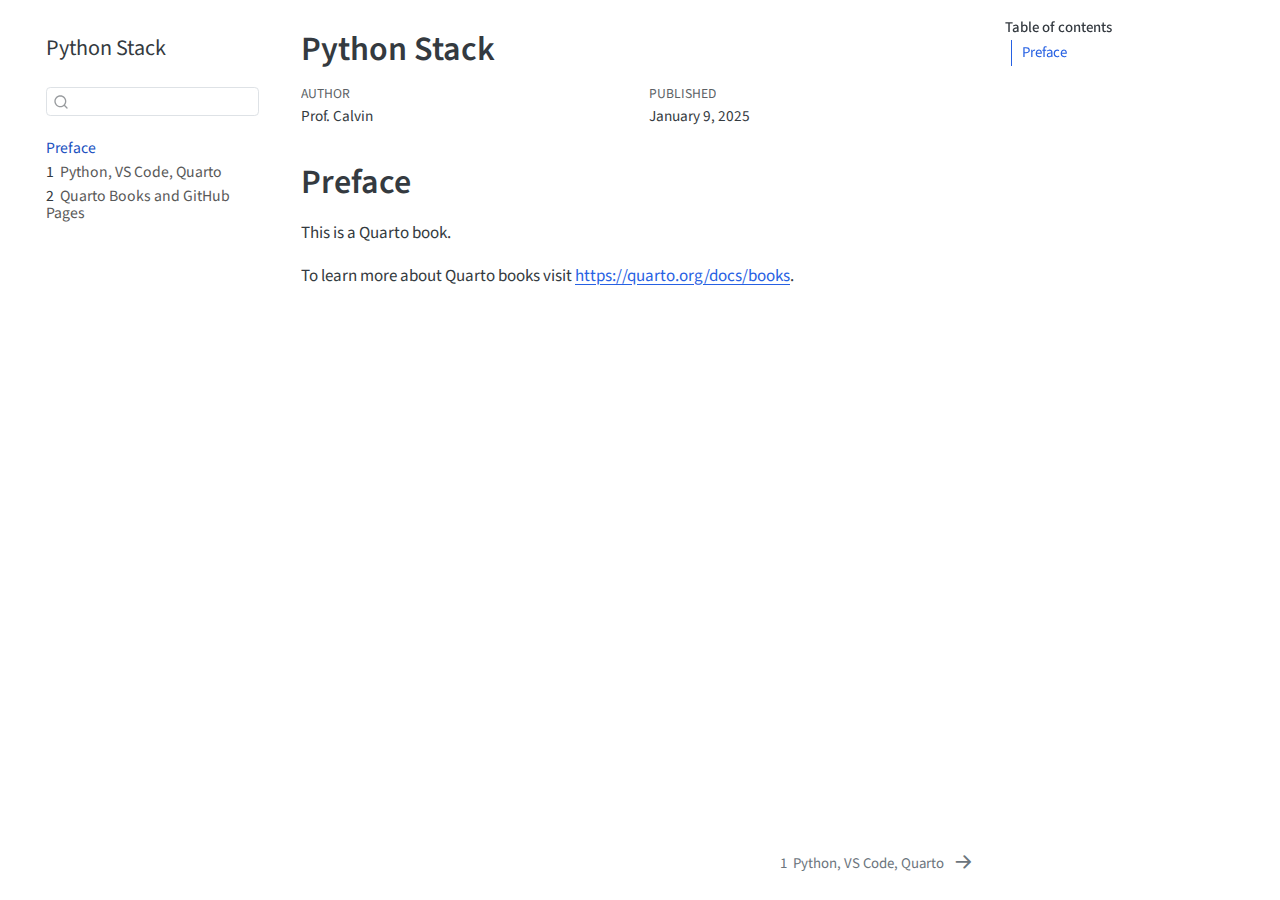
==== doc/index.html @ 6e4b83c3 "Publish site to docs/" ====
<!DOCTYPE html>
<html xmlns="http://www.w3.org/1999/xhtml" lang="en" xml:lang="en"><head>

<meta charset="utf-8">
<meta name="generator" content="quarto-1.6.30">

<meta name="viewport" content="width=device-width, initial-scale=1.0, user-scalable=yes">

<meta name="author" content="Prof.&nbsp;Calvin">
<meta name="dcterms.date" content="2025-01-09">

<title>Python Stack</title>
<style>
code{white-space: pre-wrap;}
span.smallcaps{font-variant: small-caps;}
div.columns{display: flex; gap: min(4vw, 1.5em);}
div.column{flex: auto; overflow-x: auto;}
div.hanging-indent{margin-left: 1.5em; text-indent: -1.5em;}
ul.task-list{list-style: none;}
ul.task-list li input[type="checkbox"] {
  width: 0.8em;
  margin: 0 0.8em 0.2em -1em; /* quarto-specific, see https://github.com/quarto-dev/quarto-cli/issues/4556 */ 
  vertical-align: middle;
}
</style>


<script src="site_libs/quarto-nav/quarto-nav.js"></script>
<script src="site_libs/quarto-nav/headroom.min.js"></script>
<script src="site_libs/clipboard/clipboard.min.js"></script>
<script src="site_libs/quarto-search/autocomplete.umd.js"></script>
<script src="site_libs/quarto-search/fuse.min.js"></script>
<script src="site_libs/quarto-search/quarto-search.js"></script>
<meta name="quarto:offset" content="./">
<link href="./VSCode.html" rel="next">
<script src="site_libs/quarto-html/quarto.js"></script>
<script src="site_libs/quarto-html/popper.min.js"></script>
<script src="site_libs/quarto-html/tippy.umd.min.js"></script>
<script src="site_libs/quarto-html/anchor.min.js"></script>
<link href="site_libs/quarto-html/tippy.css" rel="stylesheet">
<link href="site_libs/quarto-html/quarto-syntax-highlighting-3a01e2046221230fdceeea94b1ec5d67.css" rel="stylesheet" id="quarto-text-highlighting-styles">
<script src="site_libs/bootstrap/bootstrap.min.js"></script>
<link href="site_libs/bootstrap/bootstrap-icons.css" rel="stylesheet">
<link href="site_libs/bootstrap/bootstrap-3f830ddbd5e8c050dfb9025028eb15e9.min.css" rel="stylesheet" append-hash="true" id="quarto-bootstrap" data-mode="light">
<script id="quarto-search-options" type="application/json">{
  "location": "sidebar",
  "copy-button": false,
  "collapse-after": 3,
  "panel-placement": "start",
  "type": "textbox",
  "limit": 50,
  "keyboard-shortcut": [
    "f",
    "/",
    "s"
  ],
  "show-item-context": false,
  "language": {
    "search-no-results-text": "No results",
    "search-matching-documents-text": "matching documents",
    "search-copy-link-title": "Copy link to search",
    "search-hide-matches-text": "Hide additional matches",
    "search-more-match-text": "more match in this document",
    "search-more-matches-text": "more matches in this document",
    "search-clear-button-title": "Clear",
    "search-text-placeholder": "",
    "search-detached-cancel-button-title": "Cancel",
    "search-submit-button-title": "Submit",
    "search-label": "Search"
  }
}</script>


</head>

<body class="nav-sidebar floating">

<div id="quarto-search-results"></div>
  <header id="quarto-header" class="headroom fixed-top">
  <nav class="quarto-secondary-nav">
    <div class="container-fluid d-flex">
      <button type="button" class="quarto-btn-toggle btn" data-bs-toggle="collapse" role="button" data-bs-target=".quarto-sidebar-collapse-item" aria-controls="quarto-sidebar" aria-expanded="false" aria-label="Toggle sidebar navigation" onclick="if (window.quartoToggleHeadroom) { window.quartoToggleHeadroom(); }">
        <i class="bi bi-layout-text-sidebar-reverse"></i>
      </button>
        <nav class="quarto-page-breadcrumbs" aria-label="breadcrumb"><ol class="breadcrumb"><li class="breadcrumb-item"><a href="./index.html">Preface</a></li></ol></nav>
        <a class="flex-grow-1" role="navigation" data-bs-toggle="collapse" data-bs-target=".quarto-sidebar-collapse-item" aria-controls="quarto-sidebar" aria-expanded="false" aria-label="Toggle sidebar navigation" onclick="if (window.quartoToggleHeadroom) { window.quartoToggleHeadroom(); }">      
        </a>
      <button type="button" class="btn quarto-search-button" aria-label="Search" onclick="window.quartoOpenSearch();">
        <i class="bi bi-search"></i>
      </button>
    </div>
  </nav>
</header>
<!-- content -->
<div id="quarto-content" class="quarto-container page-columns page-rows-contents page-layout-article">
<!-- sidebar -->
  <nav id="quarto-sidebar" class="sidebar collapse collapse-horizontal quarto-sidebar-collapse-item sidebar-navigation floating overflow-auto">
    <div class="pt-lg-2 mt-2 text-left sidebar-header">
    <div class="sidebar-title mb-0 py-0">
      <a href="./">Python Stack</a> 
    </div>
      </div>
        <div class="mt-2 flex-shrink-0 align-items-center">
        <div class="sidebar-search">
        <div id="quarto-search" class="" title="Search"></div>
        </div>
        </div>
    <div class="sidebar-menu-container"> 
    <ul class="list-unstyled mt-1">
        <li class="sidebar-item">
  <div class="sidebar-item-container"> 
  <a href="./index.html" class="sidebar-item-text sidebar-link active">
 <span class="menu-text">Preface</span></a>
  </div>
</li>
        <li class="sidebar-item">
  <div class="sidebar-item-container"> 
  <a href="./VSCode.html" class="sidebar-item-text sidebar-link">
 <span class="menu-text"><span class="chapter-number">1</span>&nbsp; <span class="chapter-title">Python, VS Code, Quarto</span></span></a>
  </div>
</li>
        <li class="sidebar-item">
  <div class="sidebar-item-container"> 
  <a href="./Books.html" class="sidebar-item-text sidebar-link">
 <span class="menu-text"><span class="chapter-number">2</span>&nbsp; <span class="chapter-title">Quarto Books and GitHub Pages</span></span></a>
  </div>
</li>
    </ul>
    </div>
</nav>
<div id="quarto-sidebar-glass" class="quarto-sidebar-collapse-item" data-bs-toggle="collapse" data-bs-target=".quarto-sidebar-collapse-item"></div>
<!-- margin-sidebar -->
    <div id="quarto-margin-sidebar" class="sidebar margin-sidebar">
        <nav id="TOC" role="doc-toc" class="toc-active">
    <h2 id="toc-title">Table of contents</h2>
   
  <ul>
  <li><a href="#preface" id="toc-preface" class="nav-link active" data-scroll-target="#preface">Preface</a></li>
  </ul>
</nav>
    </div>
<!-- main -->
<main class="content" id="quarto-document-content">

<header id="title-block-header" class="quarto-title-block default">
<div class="quarto-title">
<h1 class="title">Python Stack</h1>
</div>



<div class="quarto-title-meta">

    <div>
    <div class="quarto-title-meta-heading">Author</div>
    <div class="quarto-title-meta-contents">
             <p>Prof.&nbsp;Calvin </p>
          </div>
  </div>
    
    <div>
    <div class="quarto-title-meta-heading">Published</div>
    <div class="quarto-title-meta-contents">
      <p class="date">January 9, 2025</p>
    </div>
  </div>
  
    
  </div>
  


</header>


<section id="preface" class="level1 unnumbered">
<h1 class="unnumbered">Preface</h1>
<p>This is a Quarto book.</p>
<p>To learn more about Quarto books visit <a href="https://quarto.org/docs/books" class="uri">https://quarto.org/docs/books</a>.</p>


</section>

</main> <!-- /main -->
<script id="quarto-html-after-body" type="application/javascript">
window.document.addEventListener("DOMContentLoaded", function (event) {
  const toggleBodyColorMode = (bsSheetEl) => {
    const mode = bsSheetEl.getAttribute("data-mode");
    const bodyEl = window.document.querySelector("body");
    if (mode === "dark") {
      bodyEl.classList.add("quarto-dark");
      bodyEl.classList.remove("quarto-light");
    } else {
      bodyEl.classList.add("quarto-light");
      bodyEl.classList.remove("quarto-dark");
    }
  }
  const toggleBodyColorPrimary = () => {
    const bsSheetEl = window.document.querySelector("link#quarto-bootstrap");
    if (bsSheetEl) {
      toggleBodyColorMode(bsSheetEl);
    }
  }
  toggleBodyColorPrimary();  
  const icon = "";
  const anchorJS = new window.AnchorJS();
  anchorJS.options = {
    placement: 'right',
    icon: icon
  };
  anchorJS.add('.anchored');
  const isCodeAnnotation = (el) => {
    for (const clz of el.classList) {
      if (clz.startsWith('code-annotation-')) {                     
        return true;
      }
    }
    return false;
  }
  const onCopySuccess = function(e) {
    // button target
    const button = e.trigger;
    // don't keep focus
    button.blur();
    // flash "checked"
    button.classList.add('code-copy-button-checked');
    var currentTitle = button.getAttribute("title");
    button.setAttribute("title", "Copied!");
    let tooltip;
    if (window.bootstrap) {
      button.setAttribute("data-bs-toggle", "tooltip");
      button.setAttribute("data-bs-placement", "left");
      button.setAttribute("data-bs-title", "Copied!");
      tooltip = new bootstrap.Tooltip(button, 
        { trigger: "manual", 
          customClass: "code-copy-button-tooltip",
          offset: [0, -8]});
      tooltip.show();    
    }
    setTimeout(function() {
      if (tooltip) {
        tooltip.hide();
        button.removeAttribute("data-bs-title");
        button.removeAttribute("data-bs-toggle");
        button.removeAttribute("data-bs-placement");
      }
      button.setAttribute("title", currentTitle);
      button.classList.remove('code-copy-button-checked');
    }, 1000);
    // clear code selection
    e.clearSelection();
  }
  const getTextToCopy = function(trigger) {
      const codeEl = trigger.previousElementSibling.cloneNode(true);
      for (const childEl of codeEl.children) {
        if (isCodeAnnotation(childEl)) {
          childEl.remove();
        }
      }
      return codeEl.innerText;
  }
  const clipboard = new window.ClipboardJS('.code-copy-button:not([data-in-quarto-modal])', {
    text: getTextToCopy
  });
  clipboard.on('success', onCopySuccess);
  if (window.document.getElementById('quarto-embedded-source-code-modal')) {
    // For code content inside modals, clipBoardJS needs to be initialized with a container option
    // TODO: Check when it could be a function (https://github.com/zenorocha/clipboard.js/issues/860)
    const clipboardModal = new window.ClipboardJS('.code-copy-button[data-in-quarto-modal]', {
      text: getTextToCopy,
      container: window.document.getElementById('quarto-embedded-source-code-modal')
    });
    clipboardModal.on('success', onCopySuccess);
  }
    var localhostRegex = new RegExp(/^(?:http|https):\/\/localhost\:?[0-9]*\//);
    var mailtoRegex = new RegExp(/^mailto:/);
      var filterRegex = new RegExp('/' + window.location.host + '/');
    var isInternal = (href) => {
        return filterRegex.test(href) || localhostRegex.test(href) || mailtoRegex.test(href);
    }
    // Inspect non-navigation links and adorn them if external
 	var links = window.document.querySelectorAll('a[href]:not(.nav-link):not(.navbar-brand):not(.toc-action):not(.sidebar-link):not(.sidebar-item-toggle):not(.pagination-link):not(.no-external):not([aria-hidden]):not(.dropdown-item):not(.quarto-navigation-tool):not(.about-link)');
    for (var i=0; i<links.length; i++) {
      const link = links[i];
      if (!isInternal(link.href)) {
        // undo the damage that might have been done by quarto-nav.js in the case of
        // links that we want to consider external
        if (link.dataset.originalHref !== undefined) {
          link.href = link.dataset.originalHref;
        }
      }
    }
  function tippyHover(el, contentFn, onTriggerFn, onUntriggerFn) {
    const config = {
      allowHTML: true,
      maxWidth: 500,
      delay: 100,
      arrow: false,
      appendTo: function(el) {
          return el.parentElement;
      },
      interactive: true,
      interactiveBorder: 10,
      theme: 'quarto',
      placement: 'bottom-start',
    };
    if (contentFn) {
      config.content = contentFn;
    }
    if (onTriggerFn) {
      config.onTrigger = onTriggerFn;
    }
    if (onUntriggerFn) {
      config.onUntrigger = onUntriggerFn;
    }
    window.tippy(el, config); 
  }
  const noterefs = window.document.querySelectorAll('a[role="doc-noteref"]');
  for (var i=0; i<noterefs.length; i++) {
    const ref = noterefs[i];
    tippyHover(ref, function() {
      // use id or data attribute instead here
      let href = ref.getAttribute('data-footnote-href') || ref.getAttribute('href');
      try { href = new URL(href).hash; } catch {}
      const id = href.replace(/^#\/?/, "");
      const note = window.document.getElementById(id);
      if (note) {
        return note.innerHTML;
      } else {
        return "";
      }
    });
  }
  const xrefs = window.document.querySelectorAll('a.quarto-xref');
  const processXRef = (id, note) => {
    // Strip column container classes
    const stripColumnClz = (el) => {
      el.classList.remove("page-full", "page-columns");
      if (el.children) {
        for (const child of el.children) {
          stripColumnClz(child);
        }
      }
    }
    stripColumnClz(note)
    if (id === null || id.startsWith('sec-')) {
      // Special case sections, only their first couple elements
      const container = document.createElement("div");
      if (note.children && note.children.length > 2) {
        container.appendChild(note.children[0].cloneNode(true));
        for (let i = 1; i < note.children.length; i++) {
          const child = note.children[i];
          if (child.tagName === "P" && child.innerText === "") {
            continue;
          } else {
            container.appendChild(child.cloneNode(true));
            break;
          }
        }
        if (window.Quarto?.typesetMath) {
          window.Quarto.typesetMath(container);
        }
        return container.innerHTML
      } else {
        if (window.Quarto?.typesetMath) {
          window.Quarto.typesetMath(note);
        }
        return note.innerHTML;
      }
    } else {
      // Remove any anchor links if they are present
      const anchorLink = note.querySelector('a.anchorjs-link');
      if (anchorLink) {
        anchorLink.remove();
      }
      if (window.Quarto?.typesetMath) {
        window.Quarto.typesetMath(note);
      }
      // TODO in 1.5, we should make sure this works without a callout special case
      if (note.classList.contains("callout")) {
        return note.outerHTML;
      } else {
        return note.innerHTML;
      }
    }
  }
  for (var i=0; i<xrefs.length; i++) {
    const xref = xrefs[i];
    tippyHover(xref, undefined, function(instance) {
      instance.disable();
      let url = xref.getAttribute('href');
      let hash = undefined; 
      if (url.startsWith('#')) {
        hash = url;
      } else {
        try { hash = new URL(url).hash; } catch {}
      }
      if (hash) {
        const id = hash.replace(/^#\/?/, "");
        const note = window.document.getElementById(id);
        if (note !== null) {
          try {
            const html = processXRef(id, note.cloneNode(true));
            instance.setContent(html);
          } finally {
            instance.enable();
            instance.show();
          }
        } else {
          // See if we can fetch this
          fetch(url.split('#')[0])
          .then(res => res.text())
          .then(html => {
            const parser = new DOMParser();
            const htmlDoc = parser.parseFromString(html, "text/html");
            const note = htmlDoc.getElementById(id);
            if (note !== null) {
              const html = processXRef(id, note);
              instance.setContent(html);
            } 
          }).finally(() => {
            instance.enable();
            instance.show();
          });
        }
      } else {
        // See if we can fetch a full url (with no hash to target)
        // This is a special case and we should probably do some content thinning / targeting
        fetch(url)
        .then(res => res.text())
        .then(html => {
          const parser = new DOMParser();
          const htmlDoc = parser.parseFromString(html, "text/html");
          const note = htmlDoc.querySelector('main.content');
          if (note !== null) {
            // This should only happen for chapter cross references
            // (since there is no id in the URL)
            // remove the first header
            if (note.children.length > 0 && note.children[0].tagName === "HEADER") {
              note.children[0].remove();
            }
            const html = processXRef(null, note);
            instance.setContent(html);
          } 
        }).finally(() => {
          instance.enable();
          instance.show();
        });
      }
    }, function(instance) {
    });
  }
      let selectedAnnoteEl;
      const selectorForAnnotation = ( cell, annotation) => {
        let cellAttr = 'data-code-cell="' + cell + '"';
        let lineAttr = 'data-code-annotation="' +  annotation + '"';
        const selector = 'span[' + cellAttr + '][' + lineAttr + ']';
        return selector;
      }
      const selectCodeLines = (annoteEl) => {
        const doc = window.document;
        const targetCell = annoteEl.getAttribute("data-target-cell");
        const targetAnnotation = annoteEl.getAttribute("data-target-annotation");
        const annoteSpan = window.document.querySelector(selectorForAnnotation(targetCell, targetAnnotation));
        const lines = annoteSpan.getAttribute("data-code-lines").split(",");
        const lineIds = lines.map((line) => {
          return targetCell + "-" + line;
        })
        let top = null;
        let height = null;
        let parent = null;
        if (lineIds.length > 0) {
            //compute the position of the single el (top and bottom and make a div)
            const el = window.document.getElementById(lineIds[0]);
            top = el.offsetTop;
            height = el.offsetHeight;
            parent = el.parentElement.parentElement;
          if (lineIds.length > 1) {
            const lastEl = window.document.getElementById(lineIds[lineIds.length - 1]);
            const bottom = lastEl.offsetTop + lastEl.offsetHeight;
            height = bottom - top;
          }
          if (top !== null && height !== null && parent !== null) {
            // cook up a div (if necessary) and position it 
            let div = window.document.getElementById("code-annotation-line-highlight");
            if (div === null) {
              div = window.document.createElement("div");
              div.setAttribute("id", "code-annotation-line-highlight");
              div.style.position = 'absolute';
              parent.appendChild(div);
            }
            div.style.top = top - 2 + "px";
            div.style.height = height + 4 + "px";
            div.style.left = 0;
            let gutterDiv = window.document.getElementById("code-annotation-line-highlight-gutter");
            if (gutterDiv === null) {
              gutterDiv = window.document.createElement("div");
              gutterDiv.setAttribute("id", "code-annotation-line-highlight-gutter");
              gutterDiv.style.position = 'absolute';
              const codeCell = window.document.getElementById(targetCell);
              const gutter = codeCell.querySelector('.code-annotation-gutter');
              gutter.appendChild(gutterDiv);
            }
            gutterDiv.style.top = top - 2 + "px";
            gutterDiv.style.height = height + 4 + "px";
          }
          selectedAnnoteEl = annoteEl;
        }
      };
      const unselectCodeLines = () => {
        const elementsIds = ["code-annotation-line-highlight", "code-annotation-line-highlight-gutter"];
        elementsIds.forEach((elId) => {
          const div = window.document.getElementById(elId);
          if (div) {
            div.remove();
          }
        });
        selectedAnnoteEl = undefined;
      };
        // Handle positioning of the toggle
    window.addEventListener(
      "resize",
      throttle(() => {
        elRect = undefined;
        if (selectedAnnoteEl) {
          selectCodeLines(selectedAnnoteEl);
        }
      }, 10)
    );
    function throttle(fn, ms) {
    let throttle = false;
    let timer;
      return (...args) => {
        if(!throttle) { // first call gets through
            fn.apply(this, args);
            throttle = true;
        } else { // all the others get throttled
            if(timer) clearTimeout(timer); // cancel #2
            timer = setTimeout(() => {
              fn.apply(this, args);
              timer = throttle = false;
            }, ms);
        }
      };
    }
      // Attach click handler to the DT
      const annoteDls = window.document.querySelectorAll('dt[data-target-cell]');
      for (const annoteDlNode of annoteDls) {
        annoteDlNode.addEventListener('click', (event) => {
          const clickedEl = event.target;
          if (clickedEl !== selectedAnnoteEl) {
            unselectCodeLines();
            const activeEl = window.document.querySelector('dt[data-target-cell].code-annotation-active');
            if (activeEl) {
              activeEl.classList.remove('code-annotation-active');
            }
            selectCodeLines(clickedEl);
            clickedEl.classList.add('code-annotation-active');
          } else {
            // Unselect the line
            unselectCodeLines();
            clickedEl.classList.remove('code-annotation-active');
          }
        });
      }
  const findCites = (el) => {
    const parentEl = el.parentElement;
    if (parentEl) {
      const cites = parentEl.dataset.cites;
      if (cites) {
        return {
          el,
          cites: cites.split(' ')
        };
      } else {
        return findCites(el.parentElement)
      }
    } else {
      return undefined;
    }
  };
  var bibliorefs = window.document.querySelectorAll('a[role="doc-biblioref"]');
  for (var i=0; i<bibliorefs.length; i++) {
    const ref = bibliorefs[i];
    const citeInfo = findCites(ref);
    if (citeInfo) {
      tippyHover(citeInfo.el, function() {
        var popup = window.document.createElement('div');
        citeInfo.cites.forEach(function(cite) {
          var citeDiv = window.document.createElement('div');
          citeDiv.classList.add('hanging-indent');
          citeDiv.classList.add('csl-entry');
          var biblioDiv = window.document.getElementById('ref-' + cite);
          if (biblioDiv) {
            citeDiv.innerHTML = biblioDiv.innerHTML;
          }
          popup.appendChild(citeDiv);
        });
        return popup.innerHTML;
      });
    }
  }
});
</script>
<nav class="page-navigation">
  <div class="nav-page nav-page-previous">
  </div>
  <div class="nav-page nav-page-next">
      <a href="./VSCode.html" class="pagination-link" aria-label="Python, VS Code, Quarto">
        <span class="nav-page-text"><span class="chapter-number">1</span>&nbsp; <span class="chapter-title">Python, VS Code, Quarto</span></span> <i class="bi bi-arrow-right-short"></i>
      </a>
  </div>
</nav>
</div> <!-- /content -->




</body></html>
---- doc/site_libs/quarto-html/tippy.css ----
.tippy-box[data-animation=fade][data-state=hidden]{opacity:0}[data-tippy-root]{max-width:calc(100vw - 10px)}.tippy-box{position:relative;background-color:#333;color:#fff;border-radius:4px;font-size:14px;line-height:1.4;white-space:normal;outline:0;transition-property:transform,visibility,opacity}.tippy-box[data-placement^=top]>.tippy-arrow{bottom:0}.tippy-box[data-placement^=top]>.tippy-arrow:before{bottom:-7px;left:0;border-width:8px 8px 0;border-top-color:initial;transform-origin:center top}.tippy-box[data-placement^=bottom]>.tippy-arrow{top:0}.tippy-box[data-placement^=bottom]>.tippy-arrow:before{top:-7px;left:0;border-width:0 8px 8px;border-bottom-color:initial;transform-origin:center bottom}.tippy-box[data-placement^=left]>.tippy-arrow{right:0}.tippy-box[data-placement^=left]>.tippy-arrow:before{border-width:8px 0 8px 8px;border-left-color:initial;right:-7px;transform-origin:center left}.tippy-box[data-placement^=right]>.tippy-arrow{left:0}.tippy-box[data-placement^=right]>.tippy-arrow:before{left:-7px;border-width:8px 8px 8px 0;border-right-color:initial;transform-origin:center right}.tippy-box[data-inertia][data-state=visible]{transition-timing-function:cubic-bezier(.54,1.5,.38,1.11)}.tippy-arrow{width:16px;height:16px;color:#333}.tippy-arrow:before{content:"";position:absolute;border-color:transparent;border-style:solid}.tippy-content{position:relative;padding:5px 9px;z-index:1}
---- doc/site_libs/quarto-html/quarto-syntax-highlighting-3a01e2046221230fdceeea94b1ec5d67.css ----
/* quarto syntax highlight colors */
:root {
  --quarto-hl-ot-color: #003B4F;
  --quarto-hl-at-color: #657422;
  --quarto-hl-ss-color: #20794D;
  --quarto-hl-an-color: #5E5E5E;
  --quarto-hl-fu-color: #4758AB;
  --quarto-hl-st-color: #20794D;
  --quarto-hl-cf-color: #003B4F;
  --quarto-hl-op-color: #5E5E5E;
  --quarto-hl-er-color: #AD0000;
  --quarto-hl-bn-color: #AD0000;
  --quarto-hl-al-color: #AD0000;
  --quarto-hl-va-color: #111111;
  --quarto-hl-bu-color: inherit;
  --quarto-hl-ex-color: inherit;
  --quarto-hl-pp-color: #AD0000;
  --quarto-hl-in-color: #5E5E5E;
  --quarto-hl-vs-color: #20794D;
  --quarto-hl-wa-color: #5E5E5E;
  --quarto-hl-do-color: #5E5E5E;
  --quarto-hl-im-color: #00769E;
  --quarto-hl-ch-color: #20794D;
  --quarto-hl-dt-color: #AD0000;
  --quarto-hl-fl-color: #AD0000;
  --quarto-hl-co-color: #5E5E5E;
  --quarto-hl-cv-color: #5E5E5E;
  --quarto-hl-cn-color: #8f5902;
  --quarto-hl-sc-color: #5E5E5E;
  --quarto-hl-dv-color: #AD0000;
  --quarto-hl-kw-color: #003B4F;
}

/* other quarto variables */
:root {
  --quarto-font-monospace: SFMono-Regular, Menlo, Monaco, Consolas, "Liberation Mono", "Courier New", monospace;
}

pre > code.sourceCode > span {
  color: #003B4F;
}

code span {
  color: #003B4F;
}

code.sourceCode > span {
  color: #003B4F;
}

div.sourceCode,
div.sourceCode pre.sourceCode {
  color: #003B4F;
}

code span.ot {
  color: #003B4F;
  font-style: inherit;
}

code span.at {
  color: #657422;
  font-style: inherit;
}

code span.ss {
  color: #20794D;
  font-style: inherit;
}

code span.an {
  color: #5E5E5E;
  font-style: inherit;
}

code span.fu {
  color: #4758AB;
  font-style: inherit;
}

code span.st {
  color: #20794D;
  font-style: inherit;
}

code span.cf {
  color: #003B4F;
  font-weight: bold;
  font-style: inherit;
}

code span.op {
  color: #5E5E5E;
  font-style: inherit;
}

code span.er {
  color: #AD0000;
  font-style: inherit;
}

code span.bn {
  color: #AD0000;
  font-style: inherit;
}

code span.al {
  color: #AD0000;
  font-style: inherit;
}

code span.va {
  color: #111111;
  font-style: inherit;
}

code span.bu {
  font-style: inherit;
}

code span.ex {
  font-style: inherit;
}

code span.pp {
  color: #AD0000;
  font-style: inherit;
}

code span.in {
  color: #5E5E5E;
  font-style: inherit;
}

code span.vs {
  color: #20794D;
  font-style: inherit;
}

code span.wa {
  color: #5E5E5E;
  font-style: italic;
}

code span.do {
  color: #5E5E5E;
  font-style: italic;
}

code span.im {
  color: #00769E;
  font-style: inherit;
}

code span.ch {
  color: #20794D;
  font-style: inherit;
}

code span.dt {
  color: #AD0000;
  font-style: inherit;
}

code span.fl {
  color: #AD0000;
  font-style: inherit;
}

code span.co {
  color: #5E5E5E;
  font-style: inherit;
}

code span.cv {
  color: #5E5E5E;
  font-style: italic;
}

code span.cn {
  color: #8f5902;
  font-style: inherit;
}

code span.sc {
  color: #5E5E5E;
  font-style: inherit;
}

code span.dv {
  color: #AD0000;
  font-style: inherit;
}

code span.kw {
  color: #003B4F;
  font-weight: bold;
  font-style: inherit;
}

.prevent-inlining {
  content: "</";
}

/*# sourceMappingURL=6e035cff77b1ce7bccdb34b2a4b19b48.css.map */
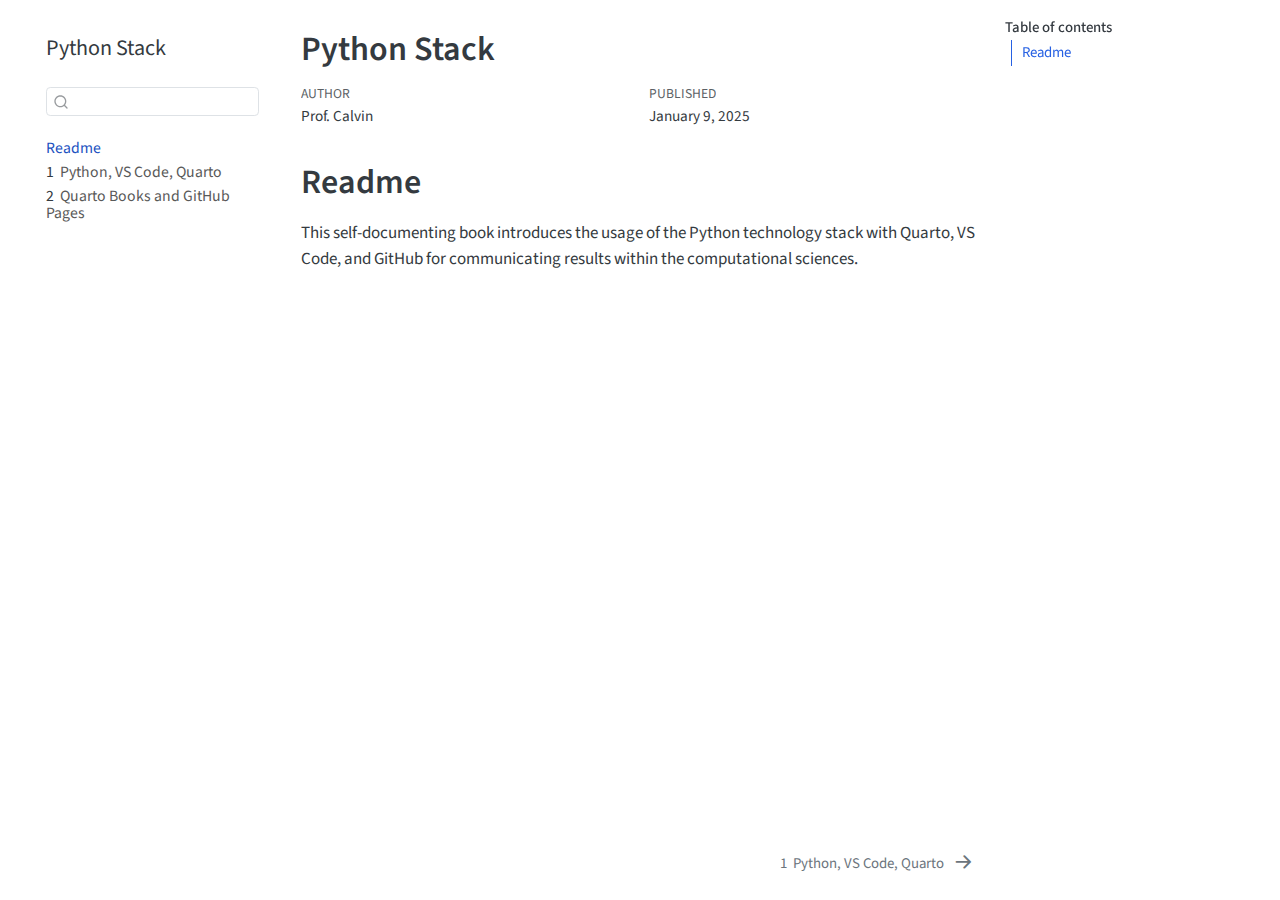
==== commit d41e9162: "rerender" ====
--- a/doc/index.html
+++ b/doc/index.html
@@ -82,7 +82,7 @@
       <button type="button" class="quarto-btn-toggle btn" data-bs-toggle="collapse" role="button" data-bs-target=".quarto-sidebar-collapse-item" aria-controls="quarto-sidebar" aria-expanded="false" aria-label="Toggle sidebar navigation" onclick="if (window.quartoToggleHeadroom) { window.quartoToggleHeadroom(); }">
         <i class="bi bi-layout-text-sidebar-reverse"></i>
       </button>
-        <nav class="quarto-page-breadcrumbs" aria-label="breadcrumb"><ol class="breadcrumb"><li class="breadcrumb-item"><a href="./index.html">Preface</a></li></ol></nav>
+        <nav class="quarto-page-breadcrumbs" aria-label="breadcrumb"><ol class="breadcrumb"><li class="breadcrumb-item"><a href="./index.html">Readme</a></li></ol></nav>
         <a class="flex-grow-1" role="navigation" data-bs-toggle="collapse" data-bs-target=".quarto-sidebar-collapse-item" aria-controls="quarto-sidebar" aria-expanded="false" aria-label="Toggle sidebar navigation" onclick="if (window.quartoToggleHeadroom) { window.quartoToggleHeadroom(); }">      
         </a>
       <button type="button" class="btn quarto-search-button" aria-label="Search" onclick="window.quartoOpenSearch();">
@@ -110,7 +110,7 @@
         <li class="sidebar-item">
   <div class="sidebar-item-container"> 
   <a href="./index.html" class="sidebar-item-text sidebar-link active">
- <span class="menu-text">Preface</span></a>
+ <span class="menu-text">Readme</span></a>
   </div>
 </li>
         <li class="sidebar-item">
@@ -135,7 +135,7 @@
     <h2 id="toc-title">Table of contents</h2>
    
   <ul>
-  <li><a href="#preface" id="toc-preface" class="nav-link active" data-scroll-target="#preface">Preface</a></li>
+  <li><a href="#readme" id="toc-readme" class="nav-link active" data-scroll-target="#readme">Readme</a></li>
   </ul>
 </nav>
     </div>
@@ -173,10 +173,9 @@
 </header>
 
 
-<section id="preface" class="level1 unnumbered">
-<h1 class="unnumbered">Preface</h1>
-<p>This is a Quarto book.</p>
-<p>To learn more about Quarto books visit <a href="https://quarto.org/docs/books" class="uri">https://quarto.org/docs/books</a>.</p>
+<section id="readme" class="level1 unnumbered">
+<h1 class="unnumbered">Readme</h1>
+<p>This self-documenting book introduces the usage of the Python technology stack with Quarto, VS Code, and GitHub for communicating results within the computational sciences.</p>
 
 
 </section>
